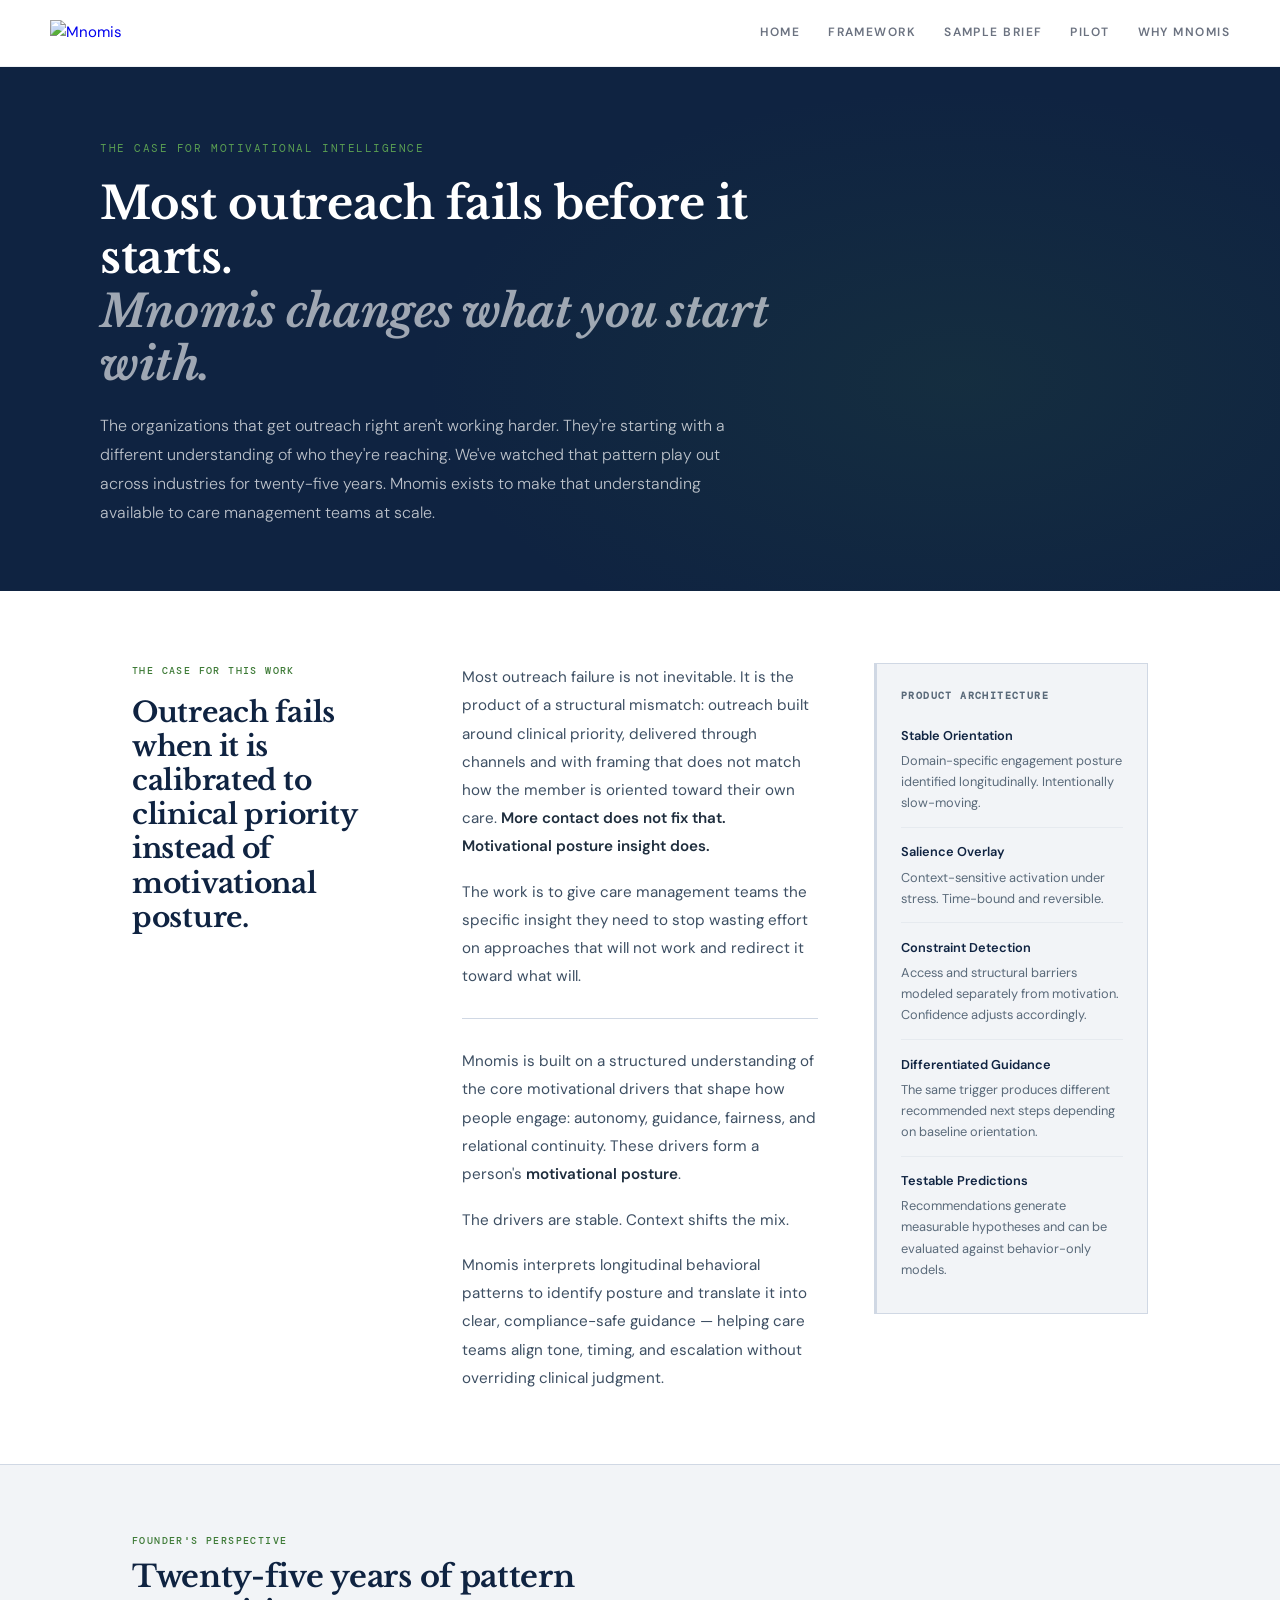
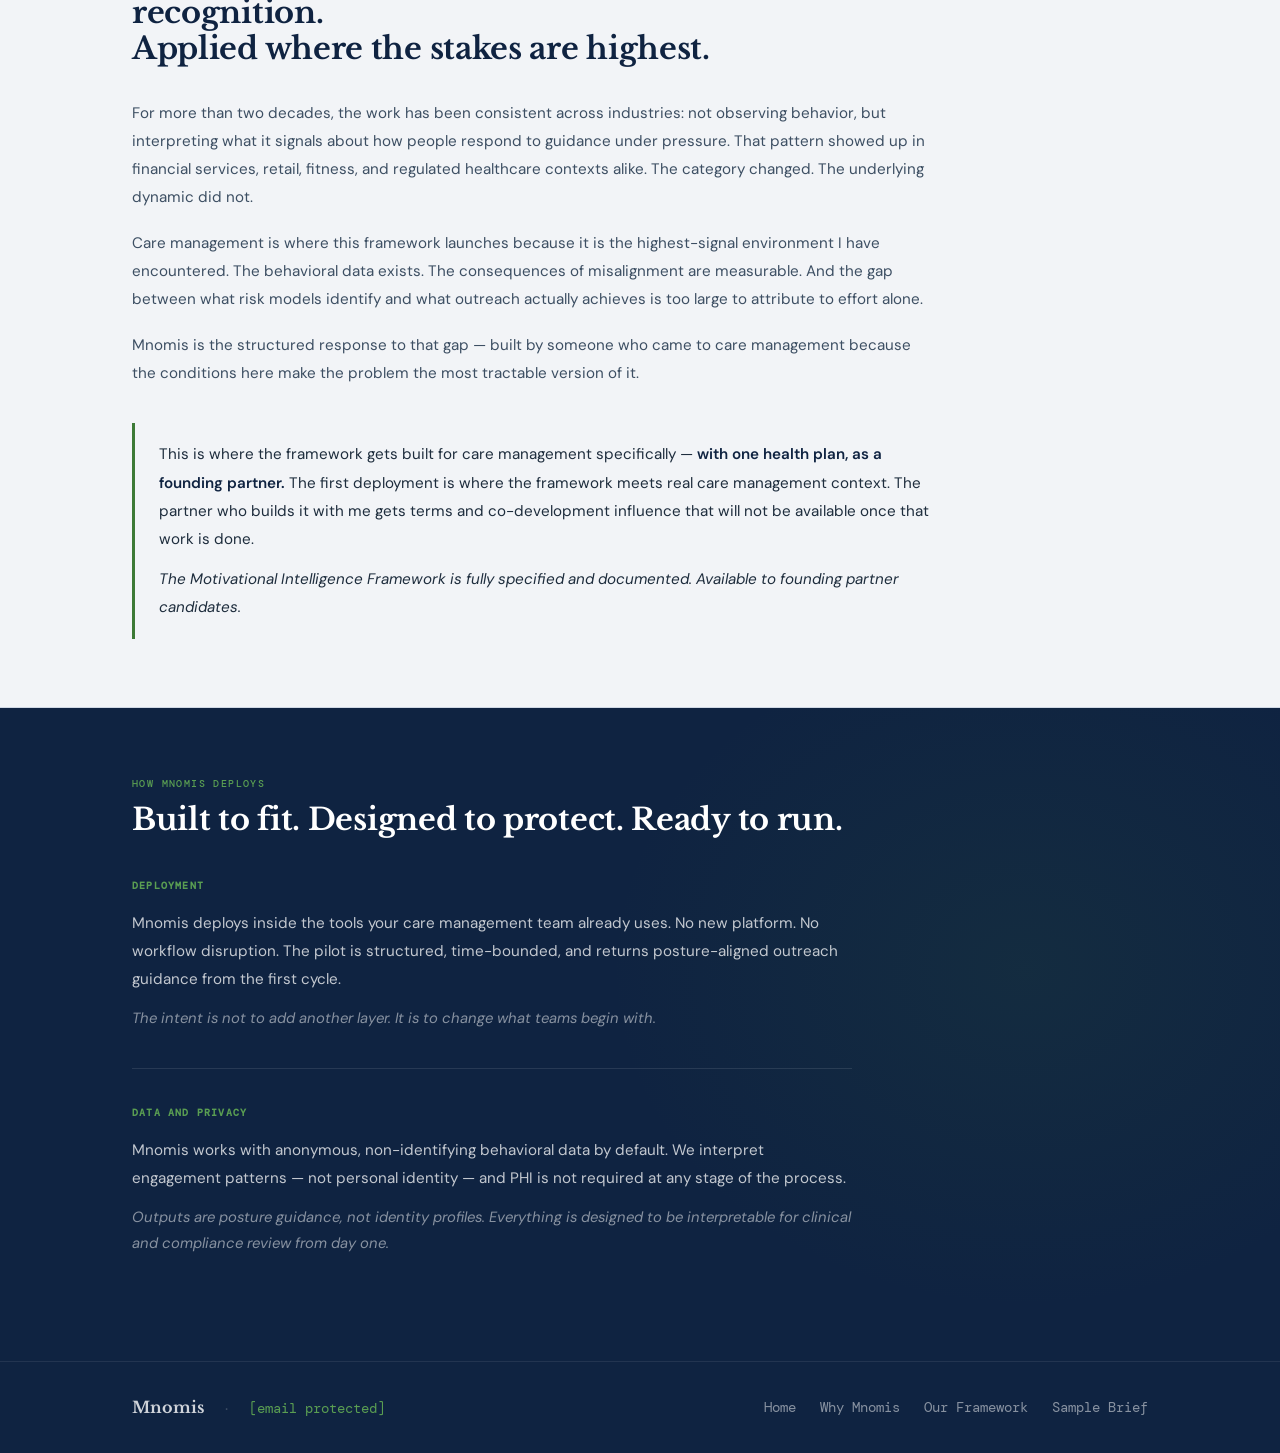
==== about/index.html @ c508cbea "Add files via upload" ====
<!doctype html>
<html lang="en">
<head>

<link rel="stylesheet" href="/css/styles.css"><meta charset="utf-8"/>
<meta content="width=device-width,initial-scale=1" name="viewport"/>
<title>Why Mnomis</title>
<link href="https://fonts.googleapis.com" rel="preconnect"/>
<link crossorigin="" href="https://fonts.gstatic.com" rel="preconnect"/>
<link href="https://fonts.googleapis.com/css2?family=Libre+Baskerville:ital,wght@0,400;0,700;1,400&family=DM+Sans:wght@300;400;500;600&family=DM+Mono:wght@400;500&display=swap" rel="stylesheet"/>
<style>
:root {
  --navy: #0f2341;
  --navy-mid: #1a3459;
  --green: #3d7a36;
  --green-lt: #5a9e52;
  --slate: #3d4f63;
  --fog: #f2f4f7;
  --fog-dark: #e6eaef;
  --white: #ffffff;
  --text: #1e2d3d;
  --muted: #5a6a7a;
  --rule: #d0d8e4;
  --serif: "Libre Baskerville", Georgia, serif;
  --sans: "DM Sans", system-ui, sans-serif;
  --mono: "DM Mono", monospace;
}
*, *::before, *::after { box-sizing: border-box; margin: 0; padding: 0; }
html { scroll-behavior: smooth; }
body {
  font-family: var(--sans);
  color: var(--text);
  background: var(--white);
  font-size: 15px;
  line-height: 1.65;
  -webkit-font-smoothing: antialiased;
}

/* HEADER */
/* HERO */
.hero {
  background: var(--navy);
  padding: 4.5rem 2rem 4rem;
  position: relative;
  overflow: hidden;
}
.hero::before {
  content: '';
  position: absolute;
  inset: 0;
  background: radial-gradient(ellipse 60% 80% at 75% 60%, rgba(61,122,54,0.12) 0%, transparent 70%);
  pointer-events: none;
}
.hero-inner {
  max-width: 1080px;
  margin: 0 auto;
  position: relative;
}
.hero-eyebrow {
  font-family: var(--mono);
  font-size: 11px;
  letter-spacing: 0.14em;
  text-transform: uppercase;
  color: var(--green-lt);
  margin-bottom: 1.25rem;
}
.hero h1 {
  font-family: var(--serif);
  font-size: clamp(1.9rem, 4vw, 2.8rem);
  font-weight: 700;
  color: #fff;
  line-height: 1.2;
  margin-bottom: 1.25rem;
  max-width: 780px;
}
.hero h1 em { font-style: italic; color: rgba(255,255,255,0.6); }
.hero-lead {
  font-size: 1rem;
  font-weight: 300;
  color: rgba(255,255,255,0.72);
  line-height: 1.8;
  max-width: 640px;
}

/* SHARED */
.container { max-width: 1080px; margin: 0 auto; }
.section-label {
  font-family: var(--mono);
  font-size: 10px;
  font-weight: 500;
  letter-spacing: 0.14em;
  text-transform: uppercase;
  color: var(--green);
  margin-bottom: 0.6rem;
}
h2 {
  font-family: var(--serif);
  font-size: clamp(1.4rem, 3vw, 1.9rem);
  font-weight: 700;
  color: var(--navy);
  line-height: 1.18;
  margin-bottom: 1.1rem;
}
p { color: var(--slate); }
.rule { height: 1px; background: var(--rule); margin: 0; }

/* SECTION 1: CONVICTION */
.conviction-section { padding: 4.5rem 2rem; }
.conviction-split {
  display: grid;
  grid-template-columns: 1fr 1.3fr 1fr;
  gap: 3.5rem;
  align-items: start;
}
.conviction-left .section-label { margin-bottom: 1rem; }
.conviction-left h2 {
  font-size: clamp(1.35rem, 2.5vw, 1.75rem);
  line-height: 1.22;
  margin-bottom: 0;
}
.conviction-right p {
  font-size: 0.95rem;
  line-height: 1.85;
  color: var(--slate);
  margin-bottom: 1.1rem;
}
.conviction-right p:last-child { margin-bottom: 0; }
.conviction-right strong { color: var(--text); font-weight: 600; }
.conviction-divider {
  height: 1px;
  background: var(--rule);
  margin: 1.75rem 0;
}
/* ARCHITECTURE PANEL */
.architecture-panel {
  background: var(--fog);
  border: 1px solid var(--rule);
  border-left: 3px solid var(--rule);
  padding: 1.5rem 1.5rem 1.25rem;
}
.architecture-panel-label {
  font-family: var(--mono);
  font-size: 10px;
  font-weight: 600;
  letter-spacing: 0.14em;
  text-transform: uppercase;
  color: var(--muted);
  margin-bottom: 1.25rem;
}
.arch-item {
  padding: 0.85rem 0;
  border-top: 1px solid var(--fog-dark);
}
.arch-item:first-of-type { border-top: none; padding-top: 0; }
.arch-item-title {
  font-family: var(--sans);
  font-size: 0.8rem;
  font-weight: 600;
  color: var(--navy);
  margin-bottom: 0.25rem;
}
.arch-item-body {
  font-size: 0.8rem;
  line-height: 1.65;
  color: var(--muted);
}

/* SECTION 2: CREDIBILITY */
.credentials-section {
  background: var(--fog);
  padding: 4.25rem 2rem;
}
.credentials-section h2 {
  max-width: 640px;
  margin-bottom: 2rem;
}
.cred-body-full { max-width: 800px; }
.cred-body-full p {
  font-size: 0.95rem;
  line-height: 1.85;
  color: var(--slate);
  margin-bottom: 1.1rem;
}
.cred-body-full p:last-child { margin-bottom: 0; }
.cred-body-full strong { color: var(--text); font-weight: 600; }

.founding-callout {
  border-left: 3px solid var(--green);
  padding: 1.1rem 0 1.1rem 1.5rem;
  margin-top: 2.25rem;
}
.founding-callout p {
  font-size: 0.95rem;
  line-height: 1.85;
  color: var(--text);
  margin-bottom: 0;
}
.founding-callout strong { color: var(--navy); font-weight: 600; }
.founding-spec {
  font-size: 0.875rem;
  color: var(--muted);
  margin-top: 0.75rem;
  margin-bottom: 0;
  font-style: italic;
}

/* SECTION 3: CAPABILITY */
.capability-section {
  background: var(--navy);
  padding: 4.25rem 2rem;
  position: relative;
  overflow: hidden;
}
.capability-section::before {
  content: '';
  position: absolute;
  inset: 0;
  background: radial-gradient(ellipse 50% 80% at 80% 40%, rgba(61,122,54,0.10) 0%, transparent 65%);
  pointer-events: none;
}
.capability-section .container { position: relative; }
.capability-section .section-label { color: var(--green-lt); }
.capability-section h2 { color: #fff; margin-bottom: 2.5rem; }
.capability-rows {
  display: flex;
  flex-direction: column;
  gap: 0;
}
.capability-row {
  padding: 2.25rem 0;
  border-top: 1px solid rgba(255,255,255,0.1);
  max-width: 720px;
}
.capability-row:first-child { border-top: none; padding-top: 0; }
.capability-col-label {
  font-family: var(--mono);
  font-size: 10px;
  font-weight: 600;
  letter-spacing: 0.12em;
  text-transform: uppercase;
  color: var(--green-lt);
  margin-bottom: 0.9rem;
}
.capability-statement {
  font-size: 0.95rem;
  line-height: 1.85;
  color: rgba(255,255,255,0.75);
  margin-bottom: 0.75rem;
}
.capability-close {
  font-size: 0.925rem;
  line-height: 1.8;
  color: rgba(255,255,255,0.5);
  font-style: italic;
  margin-bottom: 0;
}

/* FOOTER */
footer {
  background: var(--navy);
  border-top: 1px solid rgba(255,255,255,0.08);
  color: rgba(255,255,255,0.45);
  padding: 2rem;
  font-size: 12px;
  text-align: center;
  line-height: 1.7;
  font-family: var(--mono);
}
footer strong { color: rgba(255,255,255,0.8); }

/* ANIMATIONS */
@keyframes fadeUp {
  from { opacity: 0; transform: translateY(16px); }
  to { opacity: 1; transform: translateY(0); }
}
.hero-eyebrow { animation: fadeUp 0.5s ease both; }
.hero h1 { animation: fadeUp 0.6s 0.1s ease both; }
.hero-lead { animation: fadeUp 0.6s 0.2s ease both; }

/* RESPONSIVE */
@media (max-width: 768px) {
  .conviction-split { grid-template-columns: 1fr; gap: 2rem; }
  .capability-split { grid-template-columns: 1fr; gap: 2.5rem; }
}
</style>
</head>
<body>

<!-- HEADER -->
<!-- BUILD: v4-header -->
<!-- BUILD: fullfix-v6 -->
<header class="site-header" data-build="fullfix-v6">
  <div class="header-inner">
    <a class="logo" href="/">
      <img src="/assets/mnomis-logo.png" alt="Mnomis">
    </a>
    <nav class="main-nav">
      <a href="/" class="nav-link">Home</a>
      <a href="/framework/" class="nav-link">Framework</a>
      <a href="/brief-example/" class="nav-link">Sample Brief</a>
      <a href="/pilot/" class="nav-link">Pilot</a>
      <a href="/about/" class="nav-link">Why Mnomis</a>
    </nav>
  </div>
</header>

<!-- HERO -->
<section class="hero">
  <div class="hero-inner">
    <p class="hero-eyebrow">The case for Motivational Intelligence</p>
    <h1>Most outreach fails before it starts.<br/><em>Mnomis changes what you start with.</em></h1>
    <p class="hero-lead">
      The organizations that get outreach right aren't working harder. They're starting with a different understanding of who they're reaching. We've watched that pattern play out across industries for twenty-five years. Mnomis exists to make that understanding available to care management teams at scale.
    </p>
  </div>
</section>

<!-- SECTION 1: CONVICTION -->
<section class="conviction-section">
  <div class="container">
    <div class="conviction-split">
      <div class="conviction-left">
        <p class="section-label">The case for this work</p>
        <h2>Outreach fails when it is calibrated to clinical priority instead of motivational posture.</h2>
      </div>
      <div class="conviction-right">
        <p>
          Most outreach failure is not inevitable. It is the product of a structural mismatch: outreach built around clinical priority, delivered through channels and with framing that does not match how the member is oriented toward their own care.
          <strong>More contact does not fix that. Motivational posture insight does.</strong>
        </p>
        <p>
          The work is to give care management teams the specific insight they need to stop wasting effort on approaches that will not work and redirect it toward what will.
        </p>
        <div class="conviction-divider"></div>
        <p>
          Mnomis is built on a structured understanding of the core motivational drivers that shape how people engage: autonomy, guidance, fairness, and relational continuity. These drivers form a person's <strong>motivational posture</strong>.
        </p>
        <p>
          The drivers are stable. Context shifts the mix.
        </p>
        <p>
          Mnomis interprets longitudinal behavioral patterns to identify posture and translate it into clear, compliance-safe guidance — helping care teams align tone, timing, and escalation without overriding clinical judgment.
        </p>
      </div>
      <div class="architecture-panel">
        <p class="architecture-panel-label">Product Architecture</p>
        <div class="arch-item">
          <p class="arch-item-title">Stable Orientation</p>
          <p class="arch-item-body">Domain-specific engagement posture identified longitudinally. Intentionally slow-moving.</p>
        </div>
        <div class="arch-item">
          <p class="arch-item-title">Salience Overlay</p>
          <p class="arch-item-body">Context-sensitive activation under stress. Time-bound and reversible.</p>
        </div>
        <div class="arch-item">
          <p class="arch-item-title">Constraint Detection</p>
          <p class="arch-item-body">Access and structural barriers modeled separately from motivation. Confidence adjusts accordingly.</p>
        </div>
        <div class="arch-item">
          <p class="arch-item-title">Differentiated Guidance</p>
          <p class="arch-item-body">The same trigger produces different recommended next steps depending on baseline orientation.</p>
        </div>
        <div class="arch-item">
          <p class="arch-item-title">Testable Predictions</p>
          <p class="arch-item-body">Recommendations generate measurable hypotheses and can be evaluated against behavior-only models.</p>
        </div>
      </div>
    </div>
  </div>
</section>

<div class="rule"></div>

<!-- SECTION 2: CREDIBILITY -->
<section class="credentials-section">
  <div class="container">
    <p class="section-label">Founder's perspective</p>
    <h2>Twenty-five years of pattern recognition.<br/>Applied where the stakes are highest.</h2>
    <div class="cred-body-full">
      <p>
        For more than two decades, the work has been consistent across industries: not observing behavior, but interpreting what it signals about how people respond to guidance under pressure. That pattern showed up in financial services, retail, fitness, and regulated healthcare contexts alike. The category changed. The underlying dynamic did not.
      </p>
      <p>
        Care management is where this framework launches because it is the highest-signal environment I have encountered. The behavioral data exists. The consequences of misalignment are measurable. And the gap between what risk models identify and what outreach actually achieves is too large to attribute to effort alone.
      </p>
      <p>
        Mnomis is the structured response to that gap — built by someone who came to care management because the conditions here make the problem the most tractable version of it.
      </p>
      <div class="founding-callout">
        <p>
          This is where the framework gets built for care management specifically — <strong>with one health plan, as a founding partner.</strong> The first deployment is where the framework meets real care management context. The partner who builds it with me gets terms and co-development influence that will not be available once that work is done.
        </p>
        <p class="founding-spec">
          The Motivational Intelligence Framework is fully specified and documented. Available to founding partner candidates.
        </p>
      </div>
    </div>
  </div>
</section>

<div class="rule"></div>

<!-- SECTION 3: CAPABILITY -->
<section class="capability-section">
  <div class="container">
    <p class="section-label">How Mnomis deploys</p>
    <h2>Built to fit. Designed to protect. Ready to run.</h2>
    <div class="capability-rows">
      <div class="capability-row">
        <p class="capability-col-label">Deployment</p>
        <p class="capability-statement">Mnomis deploys inside the tools your care management team already uses. No new platform. No workflow disruption. The pilot is structured, time-bounded, and returns posture-aligned outreach guidance from the first cycle.</p>
        <p class="capability-close">The intent is not to add another layer. It is to change what teams begin with.</p>
      </div>
      <div class="capability-row">
        <p class="capability-col-label">Data and privacy</p>
        <p class="capability-statement">Mnomis works with anonymous, non-identifying behavioral data by default. We interpret engagement patterns — not personal identity — and PHI is not required at any stage of the process.</p>
        <p class="capability-close">Outputs are posture guidance, not identity profiles. Everything is designed to be interpretable for clinical and compliance review from day one.</p>
      </div>
    </div>
  </div>
</section>

<!-- FOOTER -->
<footer>
  <div class="container" style="display:flex;flex-wrap:wrap;gap:2rem;justify-content:space-between;align-items:center;">
    <div>
      <strong style="font-family:var(--serif);font-size:1rem;">Mnomis</strong>
      <span style="margin:0 0.75rem;color:rgba(255,255,255,0.2);">·</span>
      <a href="/cdn-cgi/l/email-protection#2b434e4747446b46454446425805484446" style="font-size:0.875rem;color:var(--green-lt);text-decoration:none;"><span class="__cf_email__" data-cfemail="dbb3beb7b7b49bb6b5b4b6b2a8f5b8b4b6">[email&#160;protected]</span></a>
    </div>
    <nav style="display:flex;gap:1.5rem;flex-wrap:wrap;">
      <a href="/" style="font-size:0.875rem;color:rgba(255,255,255,0.5);text-decoration:none;">Home</a>
      <a href="/about/" style="font-size:0.875rem;color:rgba(255,255,255,0.5);text-decoration:none;">Why Mnomis</a>
      <a href="/framework/" style="font-size:0.875rem;color:rgba(255,255,255,0.5);text-decoration:none;">Our Framework</a>
      <a href="/brief-example/" style="font-size:0.875rem;color:rgba(255,255,255,0.5);text-decoration:none;">Sample Brief</a>
      <a href="/pilot/" style="font-s
---- css/styles.css ----
/* Shared Mnomis site styles (header + base) */

:root{
  --navy:#0f2341;
  --navy-mid:#1a3459;
  --green:#3d7a36;
  --green-lt:#5a9e52;
  --slate:#3d4f63;
  --fog:#f2f4f7;
  --fog-dark:#e6eaef;
  --white:#ffffff;
  --text:#1e2d3d;
  --muted:#5a6a7a;
  --rule:#d0d8e4;
  --serif:"Libre Baskerville", Georgia, serif;
  --sans:"DM Sans", system-ui, -apple-system, Segoe UI, Roboto, Arial, sans-serif;
  --mono:"DM Mono", ui-monospace, SFMono-Regular, Menlo, Monaco, Consolas, "Liberation Mono", "Courier New", monospace;
}

*{ box-sizing:border-box; }
html{ scroll-behavior:smooth; }
body{
  margin:0;
  font-family:var(--sans);
  color:var(--text);
  background:var(--white);
  -webkit-font-smoothing:antialiased;
  text-rendering:optimizeLegibility;
}

/* ───────────────── HEADER ───────────────── */

.site-header{
  position: sticky;
  top: 0;
  z-index: 100;
  background: var(--white);
  border-bottom: 1px solid #eef1f4;
  padding: 0 2.5rem;
}

.header-inner{
  max-width: 1180px;
  margin: 0 auto;
  height: 66px;
  display: flex;
  align-items: center;
  justify-content: space-between;
  gap: 1.5rem;
}

.logo{
  display: flex;
  align-items: center;
  text-decoration: none;
}

.logo img{
  height: 28px !important;
  max-height: 28px !important;
  width: auto !important;
  display: block;
  transform: translateY(1px);
}

.main-nav{
  display: flex;
  align-items: center;
  gap: 1.75rem;
}

.nav-link{
  font-family: var(--sans);
  font-size: 12px;
  font-weight: 600;
  letter-spacing: .12em;
  text-transform: uppercase;
  color: #6b7280;
  text-decoration: none;
  white-space: nowrap;
  padding: 12px 0;
  transition: color .2s;
}

.nav-link:hover{ color:#111827; }



@media (max-width: 820px){
  .site-header{
  position: sticky;
  top: 0;
  z-index: 100;
  background: var(--white);
  border-bottom: 1px solid #eef1f4;
  padding: 0 2.5rem;
}
  .main-nav{
  display: flex;
  align-items: center;
  gap: 1.75rem;
}
}

@media (max-width: 640px){
  .header-inner{
  max-width: 1180px;
  margin: 0 auto;
  height: 66px;
  display: flex;
  align-items: center;
  justify-content: space-between;
  gap: 1.5rem;
}
  .main-nav{
  display: flex;
  align-items: center;
  gap: 1.75rem;
}
}


/* ───────────────── LAYOUT RHYTHM ───────────────── */

.container{
  max-width: 960px;
  margin: 0 auto;
  padding: 0 2rem;
}

@media (max-width: 820px){
  .container{
  max-width: 960px;
  margin: 0 auto;
  padding: 0 2rem;
}
}


/* ───────────────── TYPOGRAPHY POLISH ───────────────── */

body{
  font-size: 16px;
  line-height: 1.7;
}

p{
  color: var(--slate);
}

h1, h2{
  letter-spacing: -0.01em;
}

section{
  padding: 4.75rem 0;
}

@media (max-width: 820px){
  section{ padding: 3.5rem 0; }
}


.nav-link.active{
  position: relative;
  color: #111827;
  border-bottom: none;
  padding-bottom: 12px;
}

.nav-link.active::after{
  content: "";
  position: absolute;
  left: 15%;
  right: 15%;
  bottom: 4px;
  height: 2px;
  background: var(--green);
}


.hero{ padding-top: 80px; }
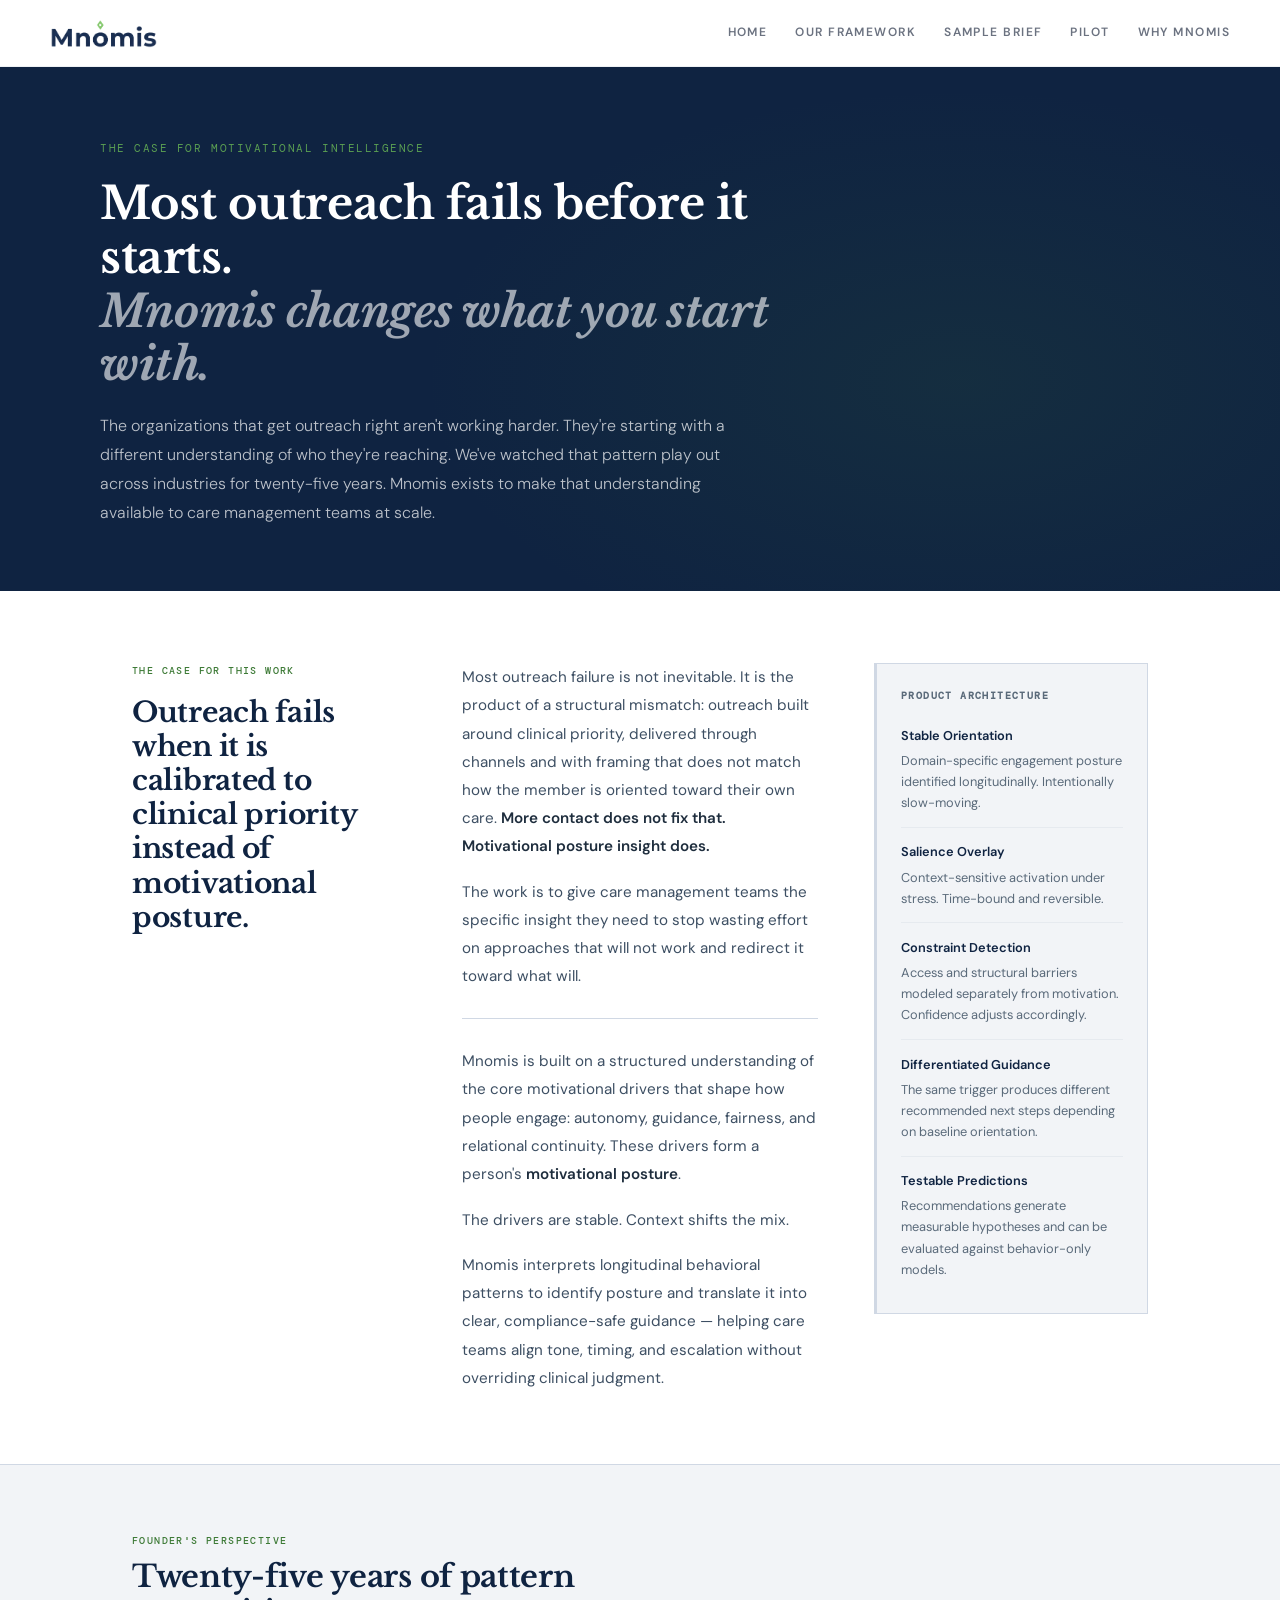
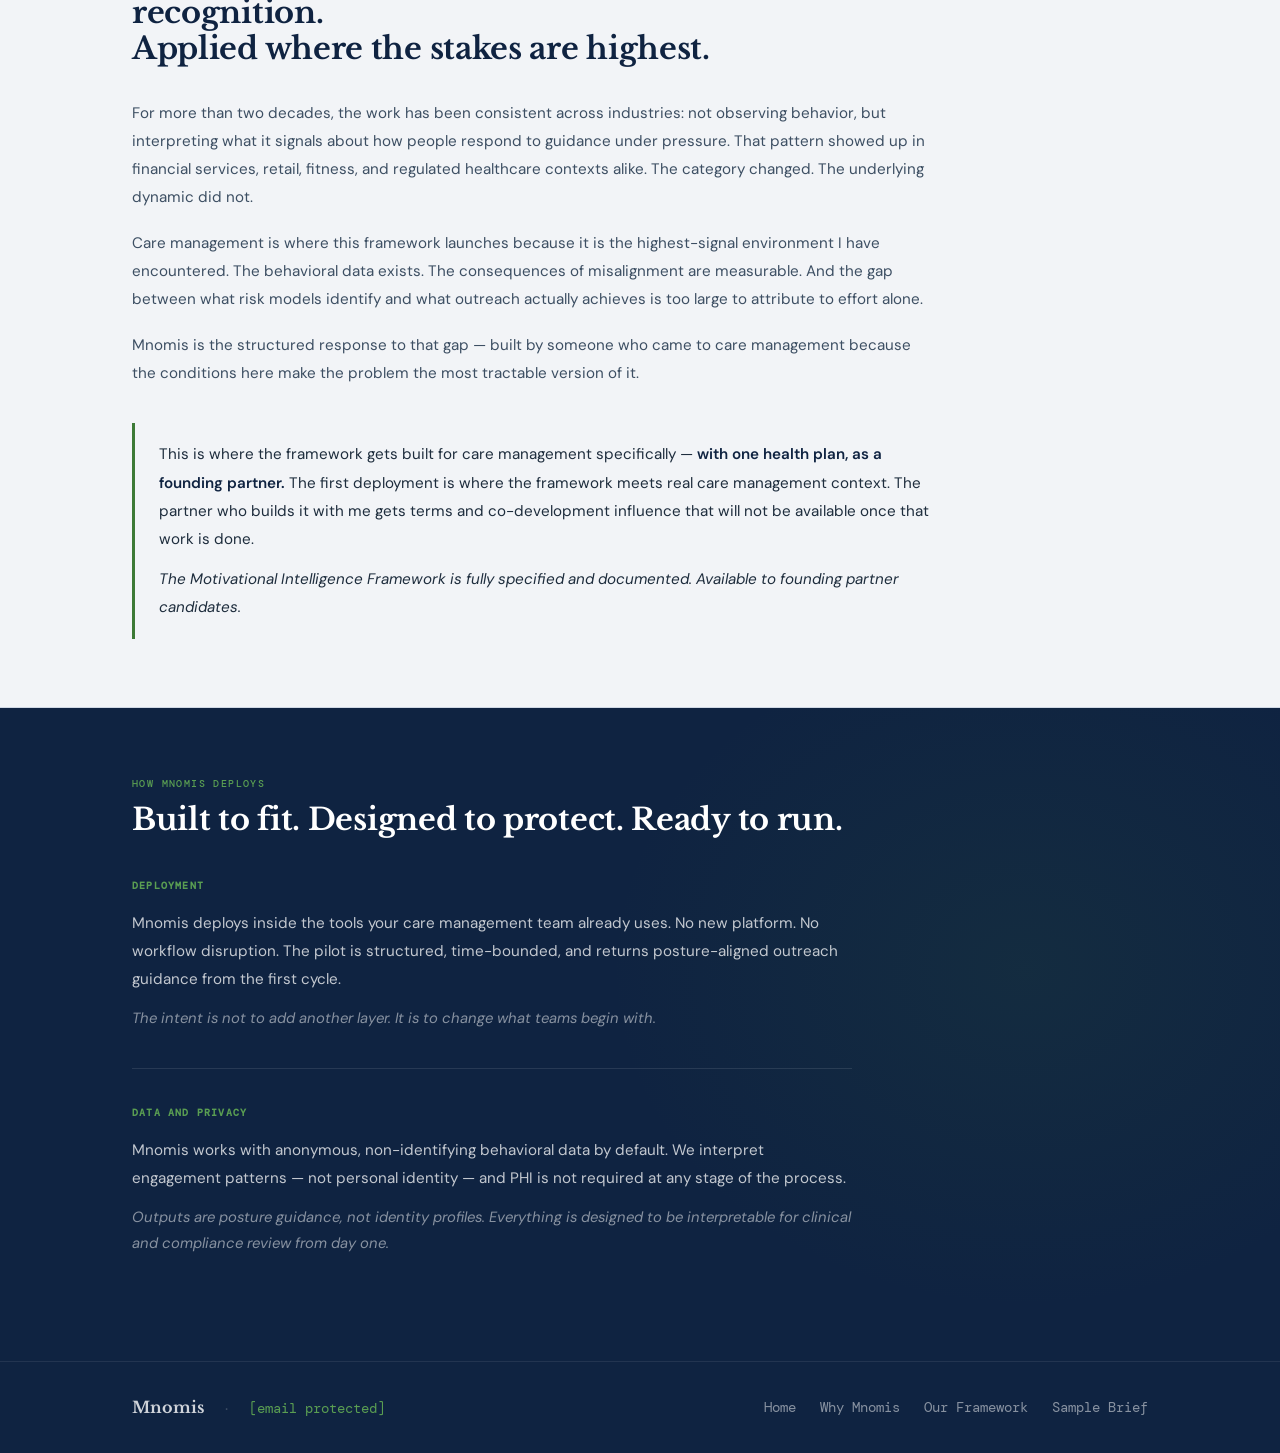
==== commit d6221797: "Add files via upload" ====
--- a/about/index.html
+++ b/about/index.html
@@ -289,20 +289,23 @@
 <!-- HEADER -->
 <!-- BUILD: v4-header -->
 <!-- BUILD: fullfix-v6 -->
-<header class="site-header" data-build="fullfix-v6">
+<!-- BUILD: fullfix-v7 -->
+<!-- BUILD: fullfix-v8 -->
+<header class="site-header" data-build="fullfix-v8">
   <div class="header-inner">
     <a class="logo" href="/">
       <img src="/assets/mnomis-logo.png" alt="Mnomis">
     </a>
     <nav class="main-nav">
       <a href="/" class="nav-link">Home</a>
-      <a href="/framework/" class="nav-link">Framework</a>
+      <a href="/framework/" class="nav-link">Our Framework</a>
       <a href="/brief-example/" class="nav-link">Sample Brief</a>
       <a href="/pilot/" class="nav-link">Pilot</a>
       <a href="/about/" class="nav-link">Why Mnomis</a>
     </nav>
   </div>
 </header>
+
 
 <!-- HERO -->
 <section class="hero">
--- a/css/styles.css
+++ b/css/styles.css
@@ -180,3 +180,28 @@
 
 
 .hero{ padding-top: 80px; }
+
+
+/* ───────────────── HEADER RIGHT ───────────────── */
+
+.header-right{
+  display:flex;
+  align-items:center;
+  gap:1.5rem;
+}
+
+.header-email{
+  font-family: var(--sans);
+  font-size: 12px;
+  font-weight: 600;
+  letter-spacing: .02em;
+  color: #6b7280;
+  text-decoration: none;
+  white-space: nowrap;
+}
+
+.header-email:hover{ color:#111827; }
+
+@media (max-width: 820px){
+  .header-email{ display:none; }
+}
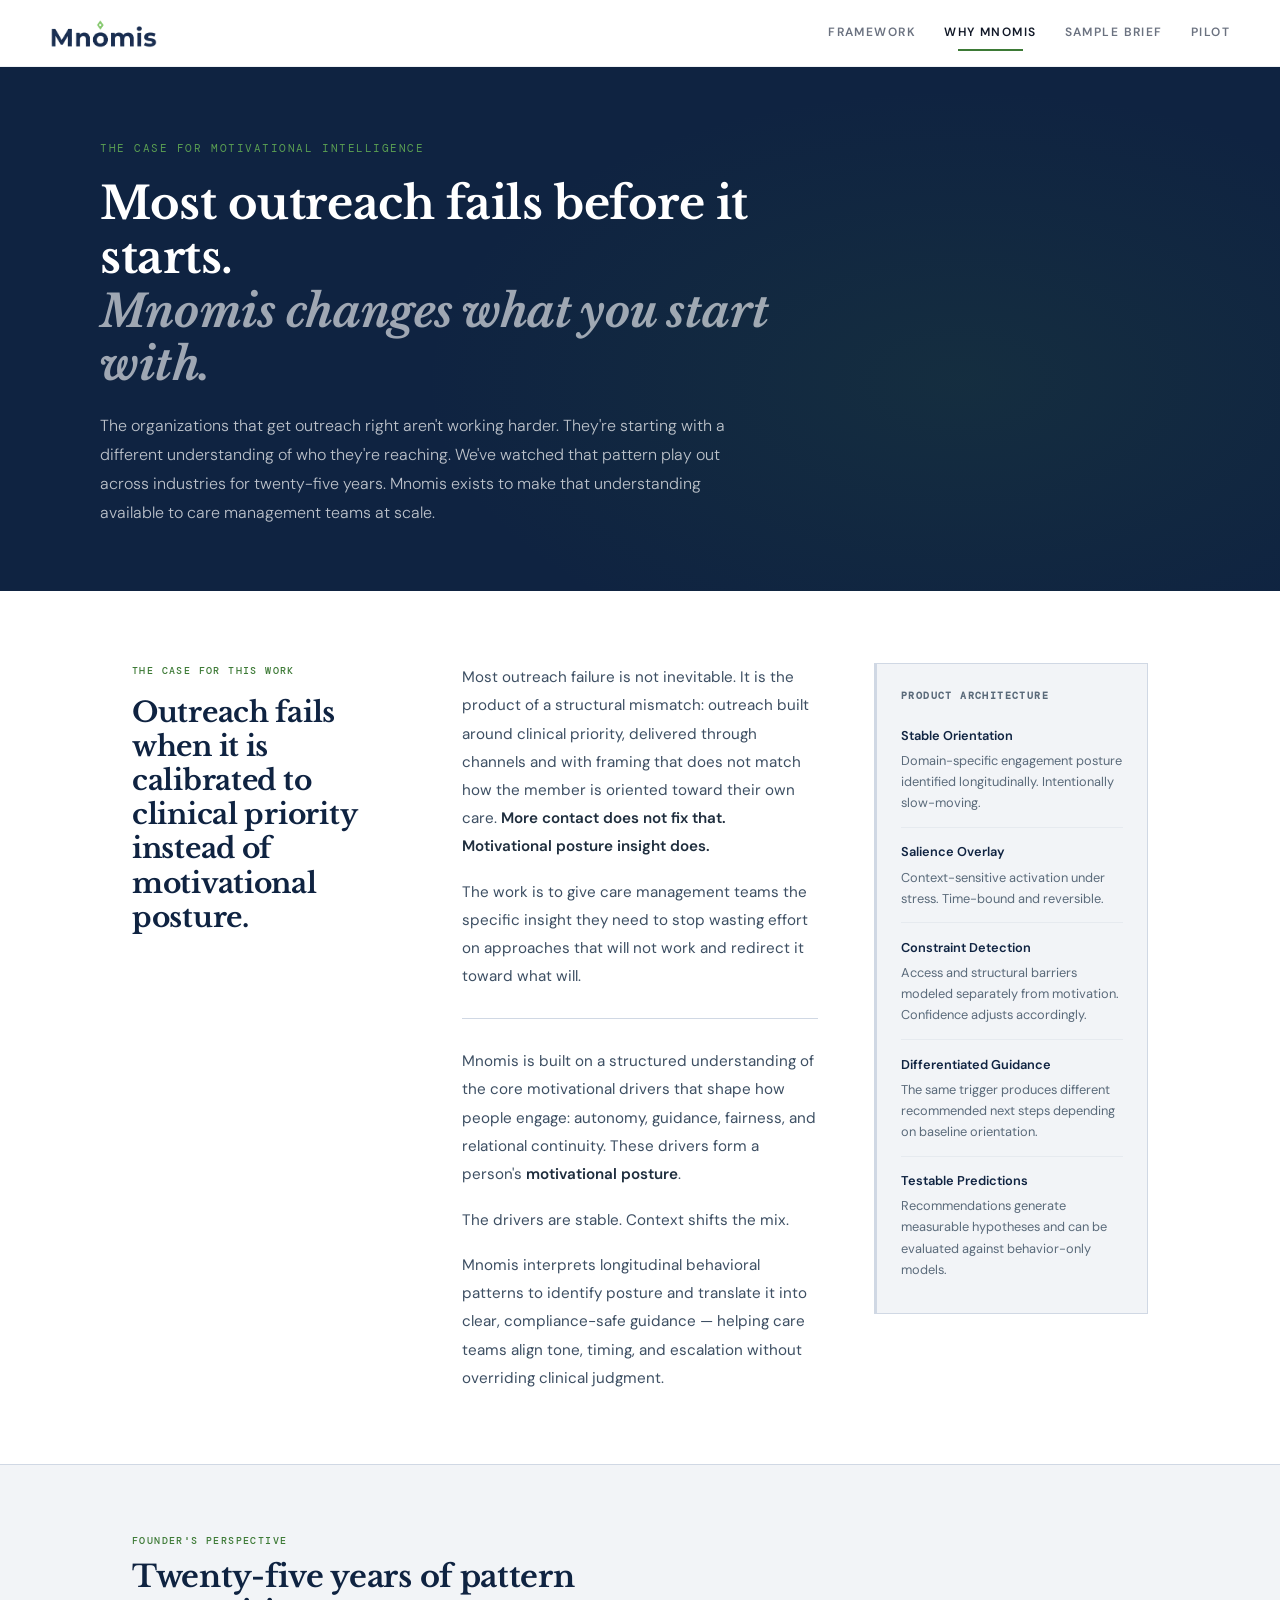
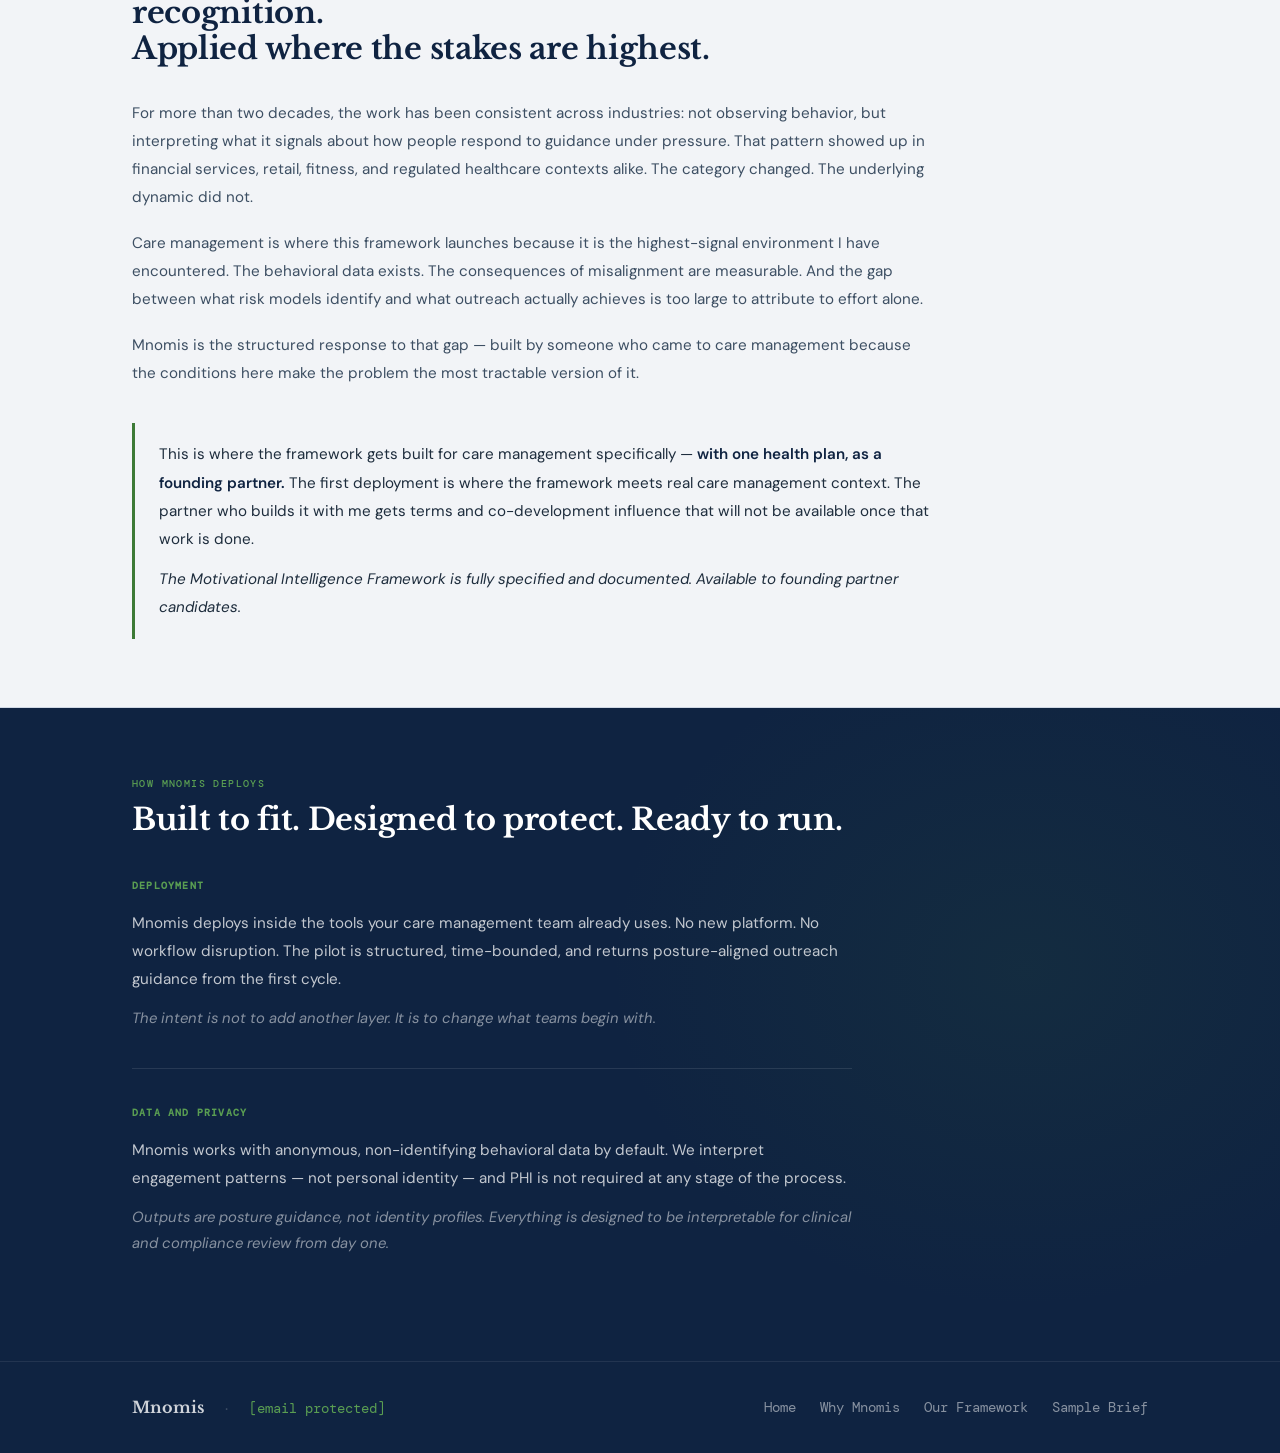
==== commit d074fa40: "Add files via upload" ====
--- a/about/index.html
+++ b/about/index.html
@@ -291,17 +291,21 @@
 <!-- BUILD: fullfix-v6 -->
 <!-- BUILD: fullfix-v7 -->
 <!-- BUILD: fullfix-v8 -->
-<header class="site-header" data-build="fullfix-v8">
+<header class="site-header">
   <div class="header-inner">
     <a class="logo" href="/">
       <img src="/assets/mnomis-logo.png" alt="Mnomis">
     </a>
+    <button class="nav-toggle" aria-label="Toggle navigation" onclick="this.nextElementSibling.classList.toggle('open')">
+      <span></span>
+      <span></span>
+      <span></span>
+    </button>
     <nav class="main-nav">
-      <a href="/" class="nav-link">Home</a>
-      <a href="/framework/" class="nav-link">Our Framework</a>
+      <a href="/framework/" class="nav-link">Framework</a>
+      <a href="/about/" class="nav-link active">Why Mnomis</a>
       <a href="/brief-example/" class="nav-link">Sample Brief</a>
       <a href="/pilot/" class="nav-link">Pilot</a>
-      <a href="/about/" class="nav-link">Why Mnomis</a>
     </nav>
   </div>
 </header>
--- a/css/styles.css
+++ b/css/styles.css
@@ -53,6 +53,7 @@
   display: flex;
   align-items: center;
   text-decoration: none;
+  flex-shrink: 0;
 }
 
 .logo img{
@@ -84,39 +85,80 @@
 
 .nav-link:hover{ color:#111827; }
 
-
-
-@media (max-width: 820px){
-  .site-header{
-  position: sticky;
-  top: 0;
-  z-index: 100;
-  background: var(--white);
-  border-bottom: 1px solid #eef1f4;
-  padding: 0 2.5rem;
-}
-  .main-nav{
-  display: flex;
-  align-items: center;
-  gap: 1.75rem;
-}
+.nav-link.active{
+  position: relative;
+  color: #111827;
+  padding-bottom: 12px;
 }
 
-@media (max-width: 640px){
-  .header-inner{
-  max-width: 1180px;
-  margin: 0 auto;
-  height: 66px;
-  display: flex;
-  align-items: center;
-  justify-content: space-between;
-  gap: 1.5rem;
+.nav-link.active::after{
+  content: "";
+  position: absolute;
+  left: 15%;
+  right: 15%;
+  bottom: 4px;
+  height: 2px;
+  background: var(--green);
 }
+
+/* Hamburger button — hidden on desktop */
+.nav-toggle{
+  display: none;
+  background: none;
+  border: none;
+  cursor: pointer;
+  padding: 8px;
+  flex-shrink: 0;
+}
+
+.nav-toggle span{
+  display: block;
+  width: 22px;
+  height: 2px;
+  background: var(--navy);
+  margin: 5px 0;
+  transition: all 0.2s;
+}
+
+/* Mobile nav drawer */
+@media (max-width: 680px){
+  .nav-toggle{
+    display: block;
+  }
+
   .main-nav{
-  display: flex;
-  align-items: center;
-  gap: 1.75rem;
-}
+    display: none;
+    position: absolute;
+    top: 66px;
+    left: 0;
+    right: 0;
+    background: var(--white);
+    border-bottom: 1px solid #eef1f4;
+    flex-direction: column;
+    align-items: flex-start;
+    gap: 0;
+    padding: 0.5rem 2.5rem 1.25rem;
+    z-index: 99;
+  }
+
+  .main-nav.open{
+    display: flex;
+  }
+
+  .nav-link{
+    font-size: 13px;
+    padding: 0.75rem 0;
+    width: 100%;
+    border-bottom: 1px solid var(--fog-dark);
+  }
+
+  .nav-link:last-child{
+    border-bottom: none;
+  }
+
+  .site-header{
+    position: sticky;
+  }
 }
 
 
@@ -127,15 +169,6 @@
   margin: 0 auto;
   padding: 0 2rem;
 }
-
-@media (max-width: 820px){
-  .container{
-  max-width: 960px;
-  margin: 0 auto;
-  padding: 0 2rem;
-}
-}
-
 
 /* ───────────────── TYPOGRAPHY POLISH ───────────────── */
 
@@ -160,48 +193,4 @@
   section{ padding: 3.5rem 0; }
 }
 
-
-.nav-link.active{
-  position: relative;
-  color: #111827;
-  border-bottom: none;
-  padding-bottom: 12px;
-}
-
-.nav-link.active::after{
-  content: "";
-  position: absolute;
-  left: 15%;
-  right: 15%;
-  bottom: 4px;
-  height: 2px;
-  background: var(--green);
-}
-
-
 .hero{ padding-top: 80px; }
-
-
-/* ───────────────── HEADER RIGHT ───────────────── */
-
-.header-right{
-  display:flex;
-  align-items:center;
-  gap:1.5rem;
-}
-
-.header-email{
-  font-family: var(--sans);
-  font-size: 12px;
-  font-weight: 600;
-  letter-spacing: .02em;
-  color: #6b7280;
-  text-decoration: none;
-  white-space: nowrap;
-}
-
-.header-email:hover{ color:#111827; }
-
-@media (max-width: 820px){
-  .header-email{ display:none; }
-}
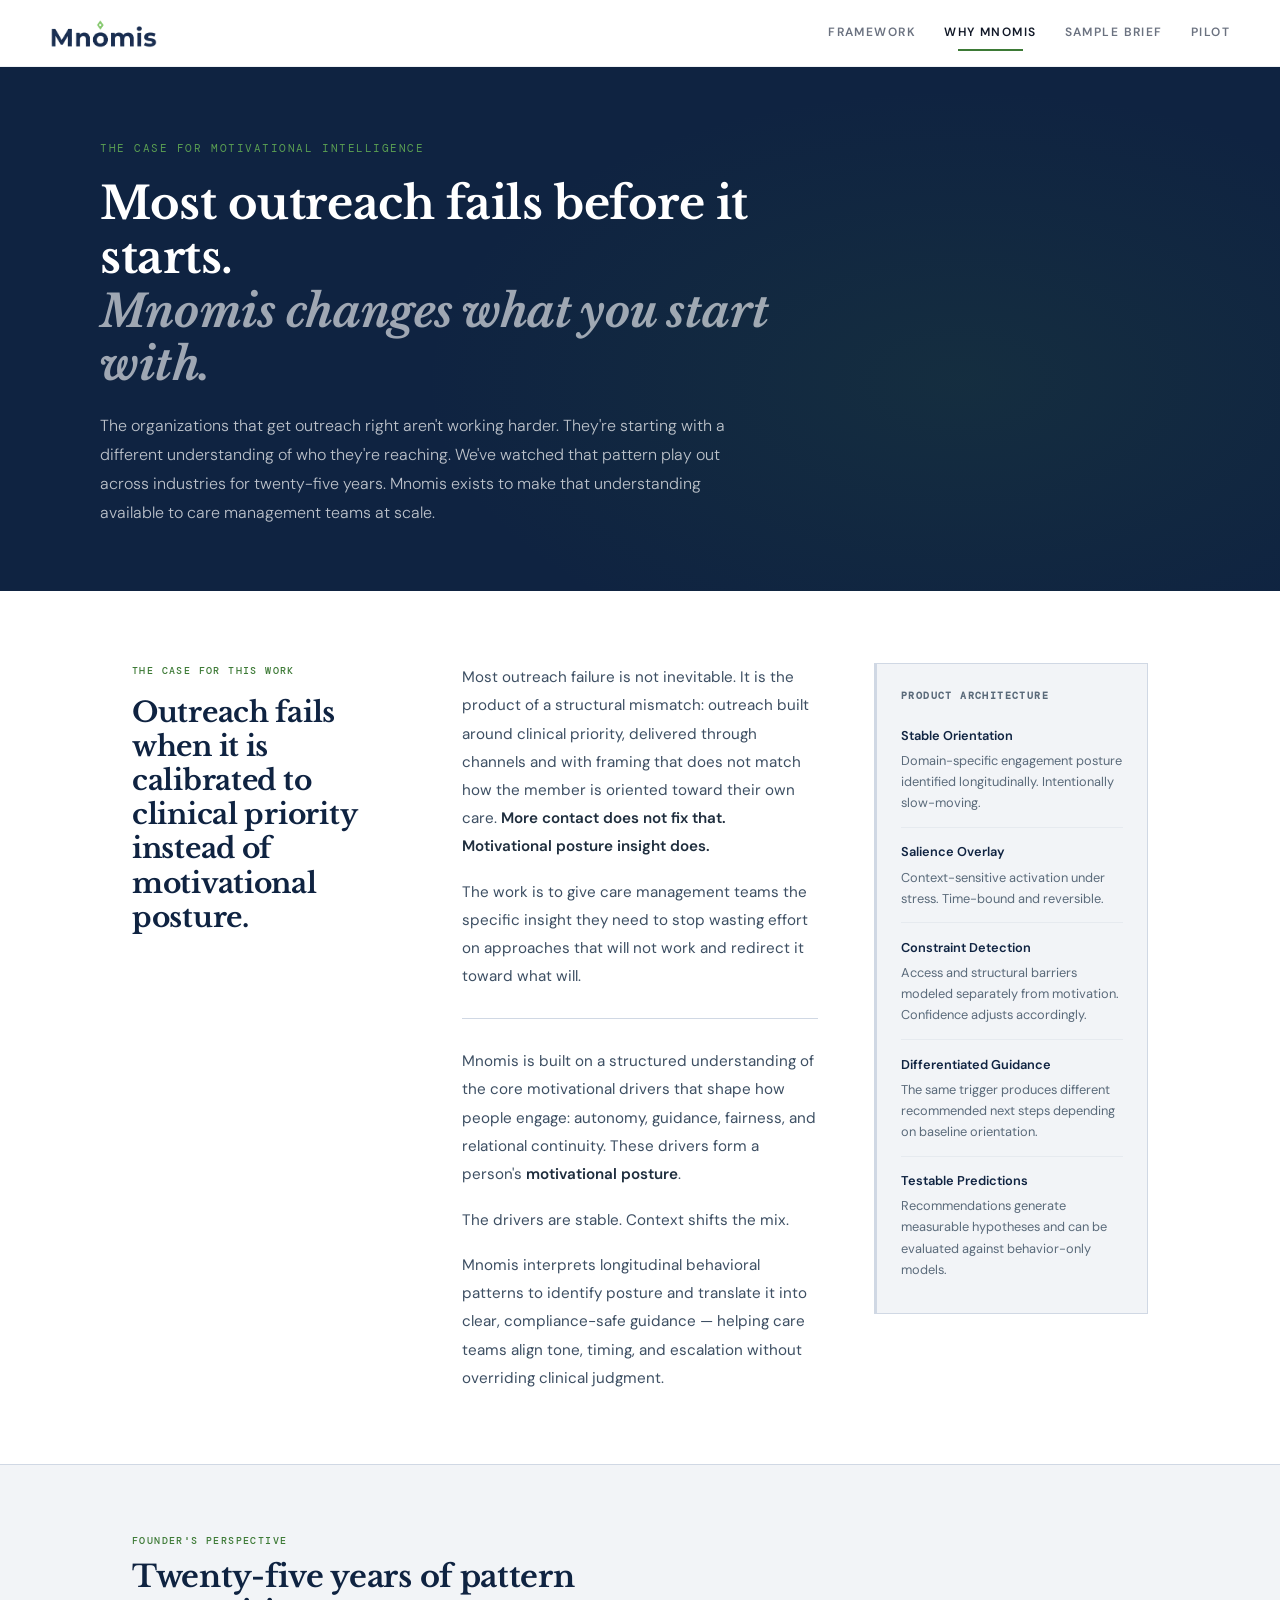
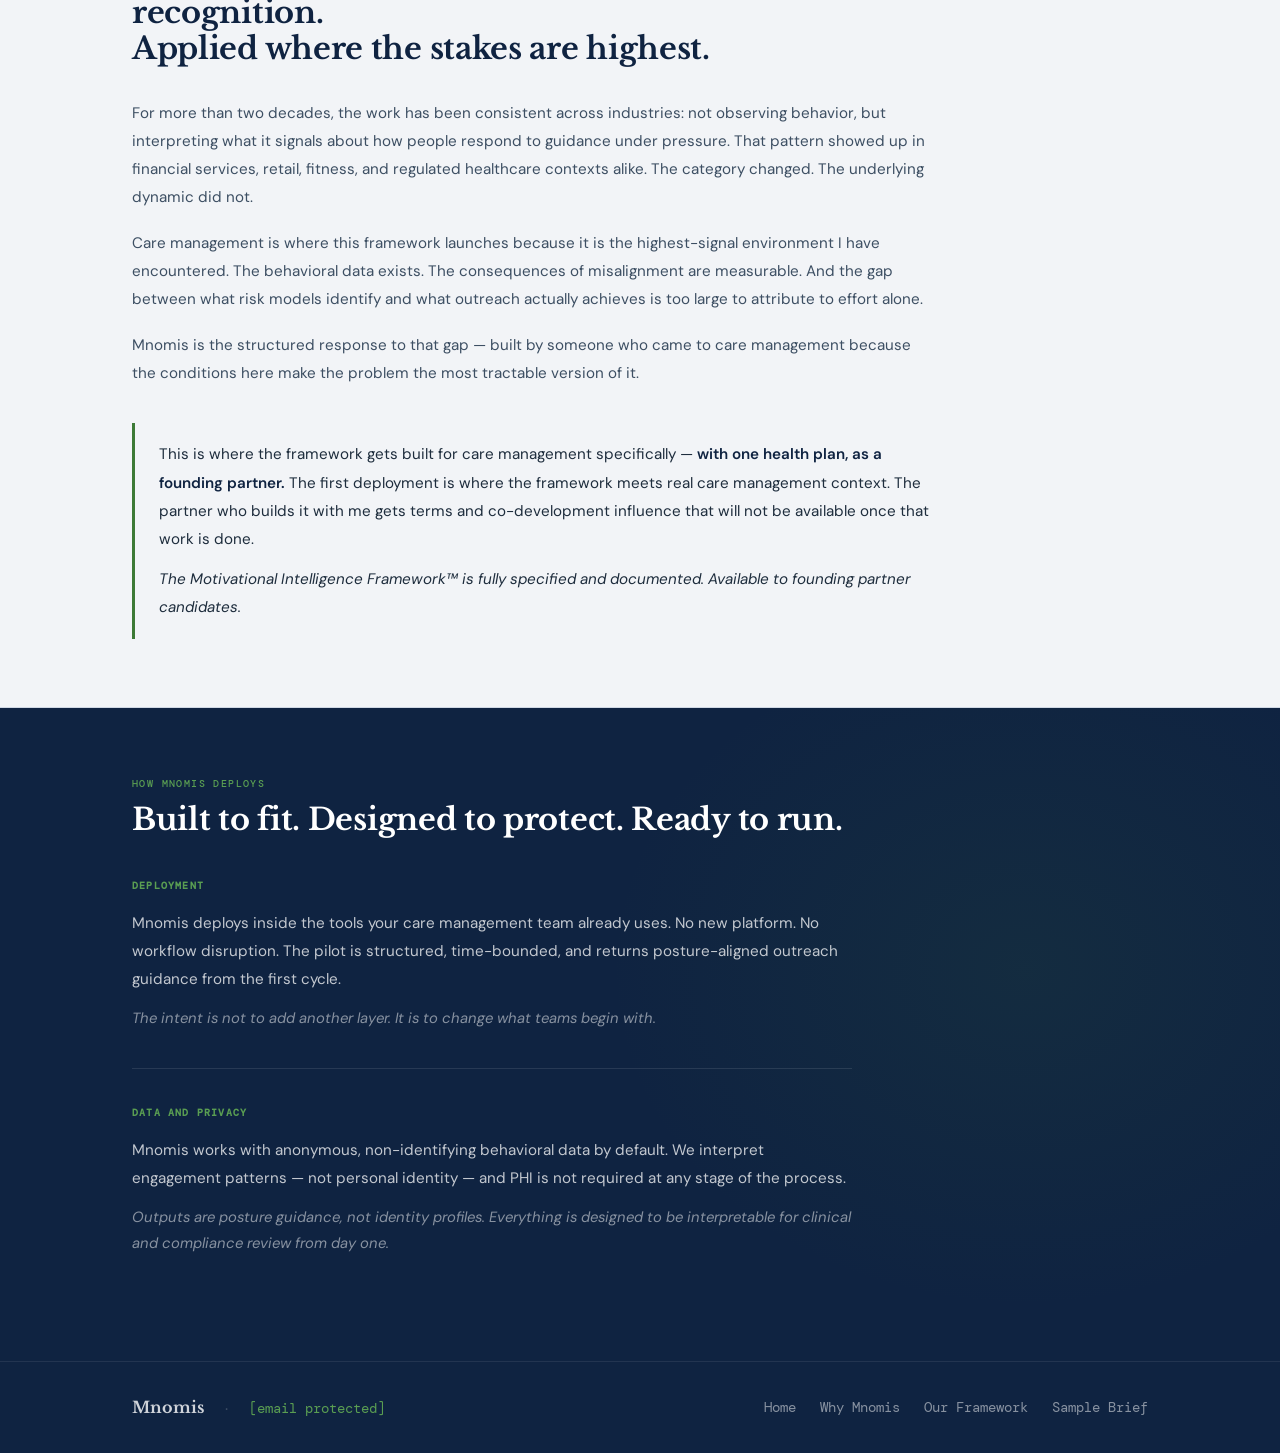
==== commit 74178624: "Add files via upload" ====
--- a/about/index.html
+++ b/about/index.html
@@ -398,7 +398,7 @@
           This is where the framework gets built for care management specifically — <strong>with one health plan, as a founding partner.</strong> The first deployment is where the framework meets real care management context. The partner who builds it with me gets terms and co-development influence that will not be available once that work is done.
         </p>
         <p class="founding-spec">
-          The Motivational Intelligence Framework is fully specified and documented. Available to founding partner candidates.
+          The Motivational Intelligence Framework™ is fully specified and documented. Available to founding partner candidates.
         </p>
       </div>
     </div>
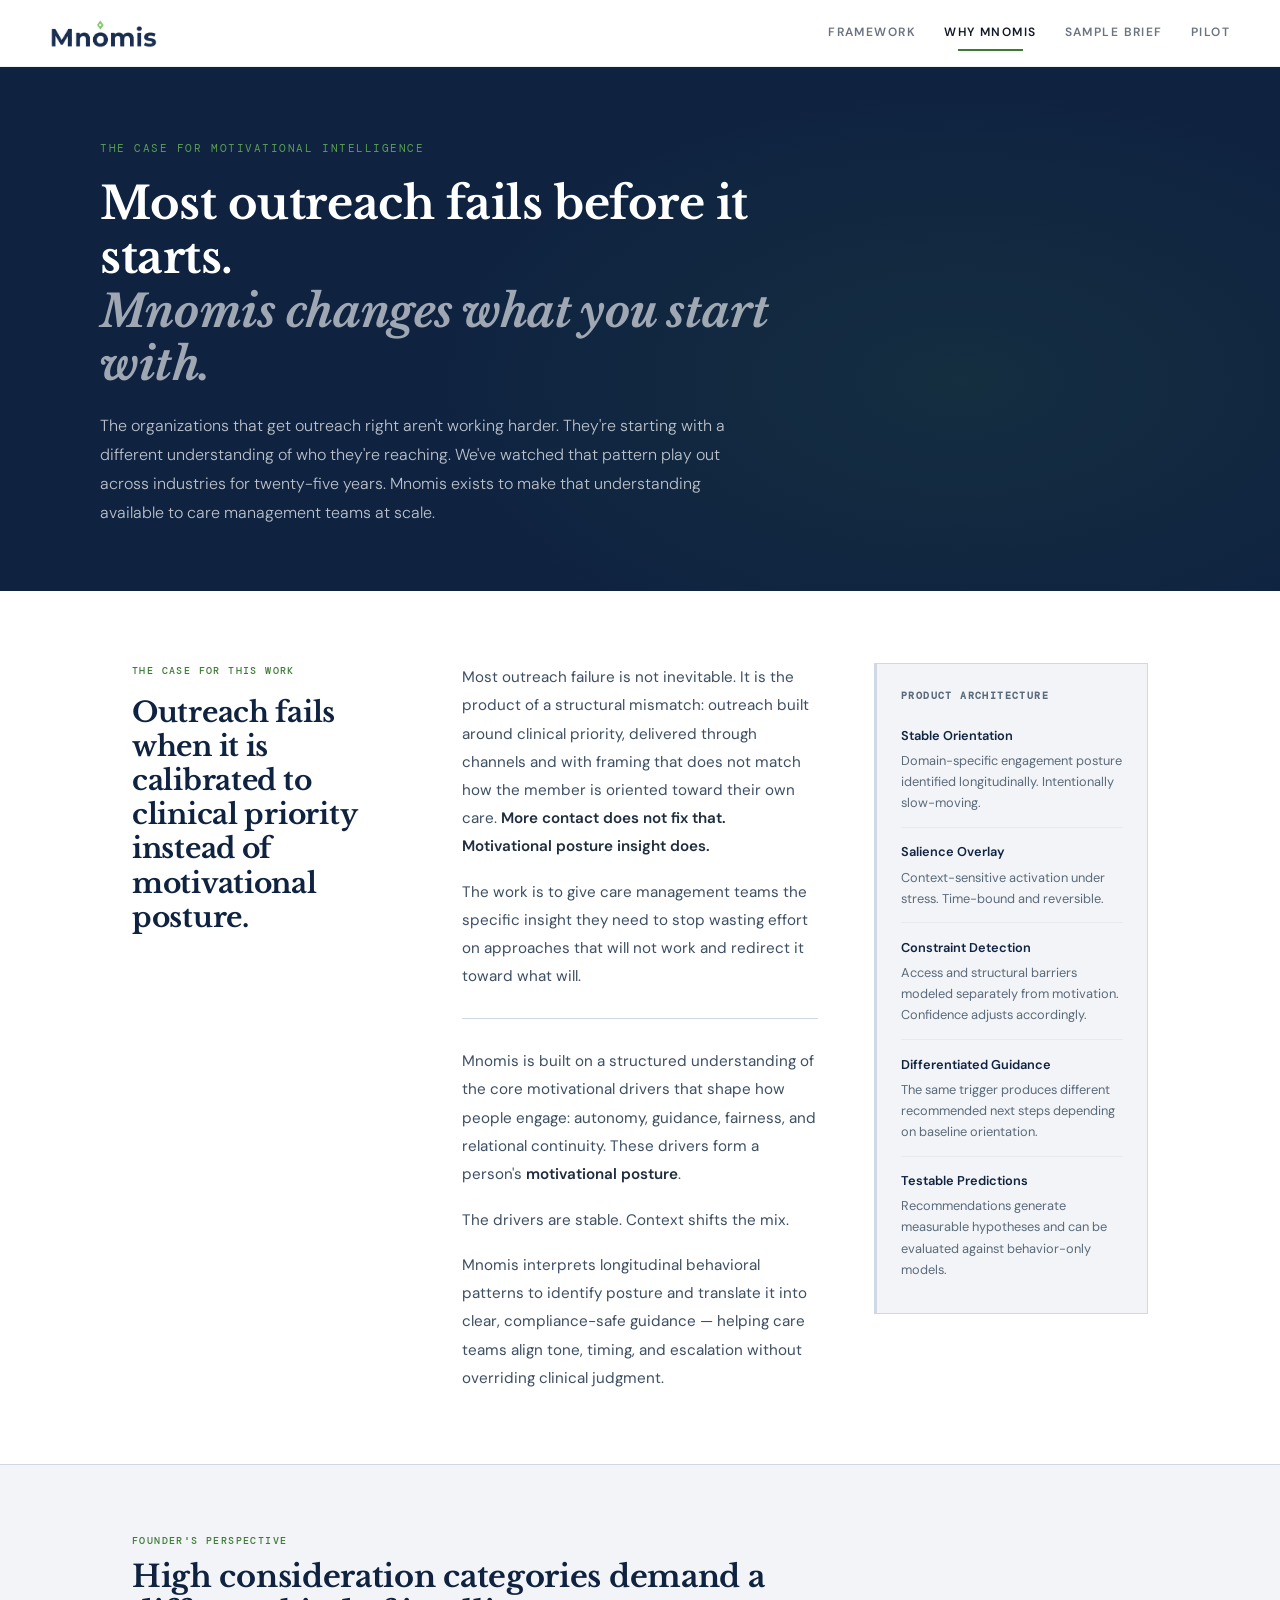
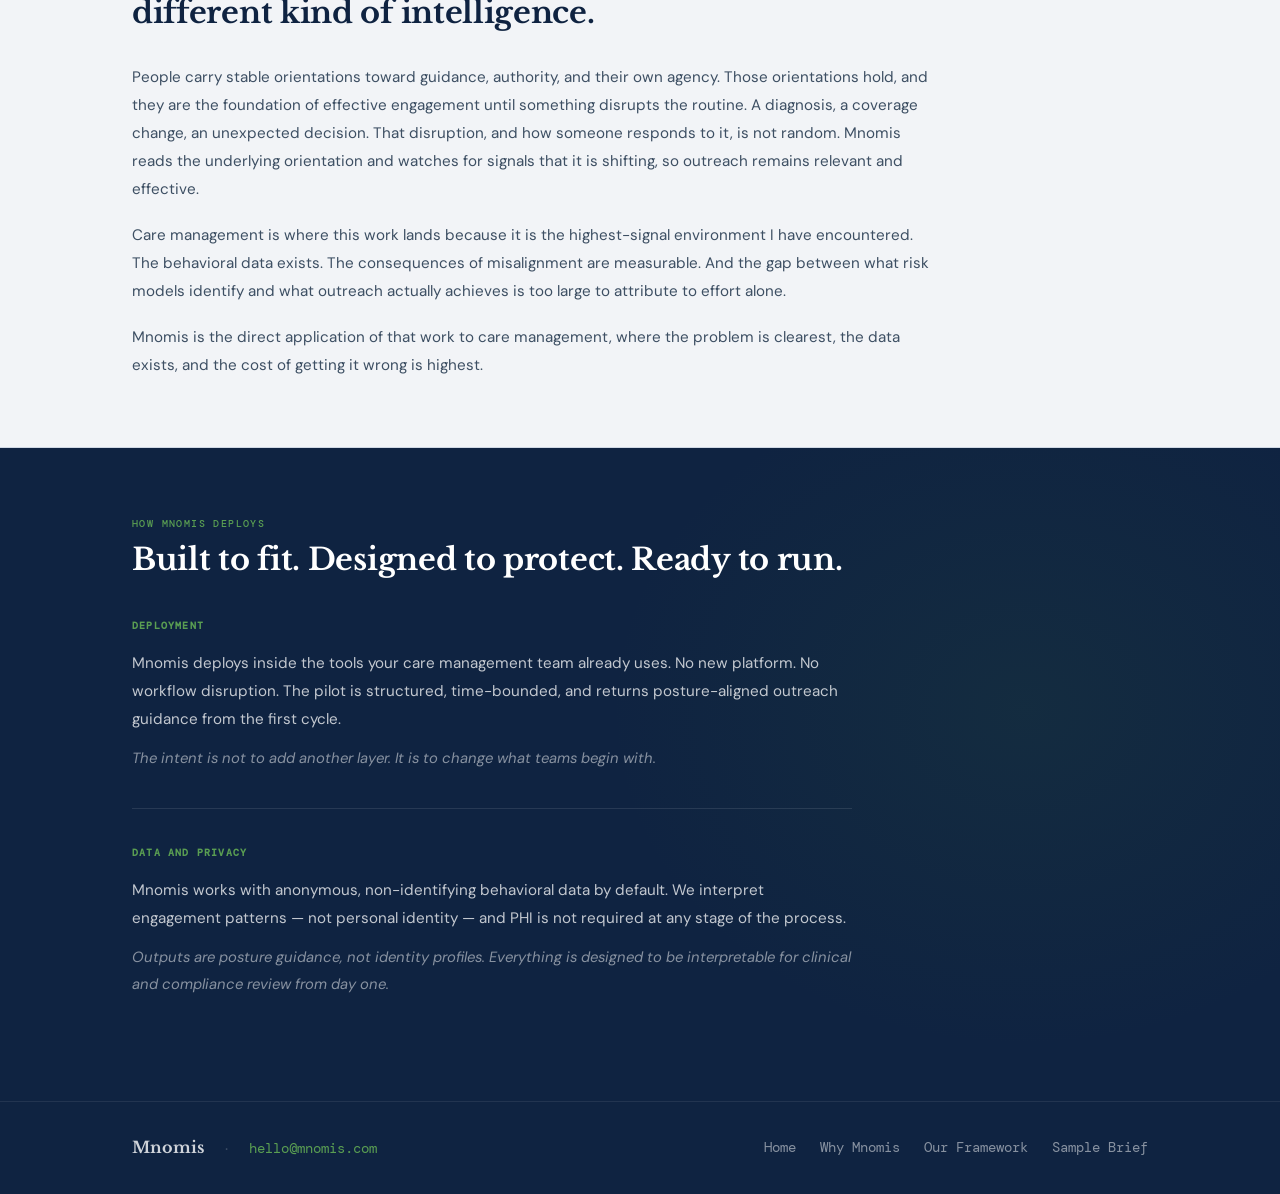
==== commit c3525e14: "Add files via upload" ====
--- a/about/index.html
+++ b/about/index.html
@@ -382,25 +382,17 @@
 <section class="credentials-section">
   <div class="container">
     <p class="section-label">Founder's perspective</p>
-    <h2>Twenty-five years of pattern recognition.<br/>Applied where the stakes are highest.</h2>
+    <h2>High consideration categories demand a different kind of intelligence.</h2>
     <div class="cred-body-full">
       <p>
-        For more than two decades, the work has been consistent across industries: not observing behavior, but interpreting what it signals about how people respond to guidance under pressure. That pattern showed up in financial services, retail, fitness, and regulated healthcare contexts alike. The category changed. The underlying dynamic did not.
+        People carry stable orientations toward guidance, authority, and their own agency. Those orientations hold, and they are the foundation of effective engagement until something disrupts the routine. A diagnosis, a coverage change, an unexpected decision. That disruption, and how someone responds to it, is not random. Mnomis reads the underlying orientation and watches for signals that it is shifting, so outreach remains relevant and effective.
       </p>
       <p>
-        Care management is where this framework launches because it is the highest-signal environment I have encountered. The behavioral data exists. The consequences of misalignment are measurable. And the gap between what risk models identify and what outreach actually achieves is too large to attribute to effort alone.
+        Care management is where this work lands because it is the highest-signal environment I have encountered. The behavioral data exists. The consequences of misalignment are measurable. And the gap between what risk models identify and what outreach actually achieves is too large to attribute to effort alone.
       </p>
       <p>
-        Mnomis is the structured response to that gap — built by someone who came to care management because the conditions here make the problem the most tractable version of it.
+        Mnomis is the direct application of that work to care management, where the problem is clearest, the data exists, and the cost of getting it wrong is highest.
       </p>
-      <div class="founding-callout">
-        <p>
-          This is where the framework gets built for care management specifically — <strong>with one health plan, as a founding partner.</strong> The first deployment is where the framework meets real care management context. The partner who builds it with me gets terms and co-development influence that will not be available once that work is done.
-        </p>
-        <p class="founding-spec">
-          The Motivational Intelligence Framework™ is fully specified and documented. Available to founding partner candidates.
-        </p>
-      </div>
     </div>
   </div>
 </section>
@@ -433,7 +425,7 @@
     <div>
       <strong style="font-family:var(--serif);font-size:1rem;">Mnomis</strong>
       <span style="margin:0 0.75rem;color:rgba(255,255,255,0.2);">·</span>
-      <a href="/cdn-cgi/l/email-protection#2b434e4747446b46454446425805484446" style="font-size:0.875rem;color:var(--green-lt);text-decoration:none;"><span class="__cf_email__" data-cfemail="dbb3beb7b7b49bb6b5b4b6b2a8f5b8b4b6">[email&#160;protected]</span></a>
+      <a href="mailto:hello@mnomis.com" style="font-size:0.875rem;color:var(--green-lt);text-decoration:none;">hello@mnomis.com</a>
     </div>
     <nav style="display:flex;gap:1.5rem;flex-wrap:wrap;">
       <a href="/" style="font-size:0.875rem;color:rgba(255,255,255,0.5);text-decoration:none;">Home</a>
